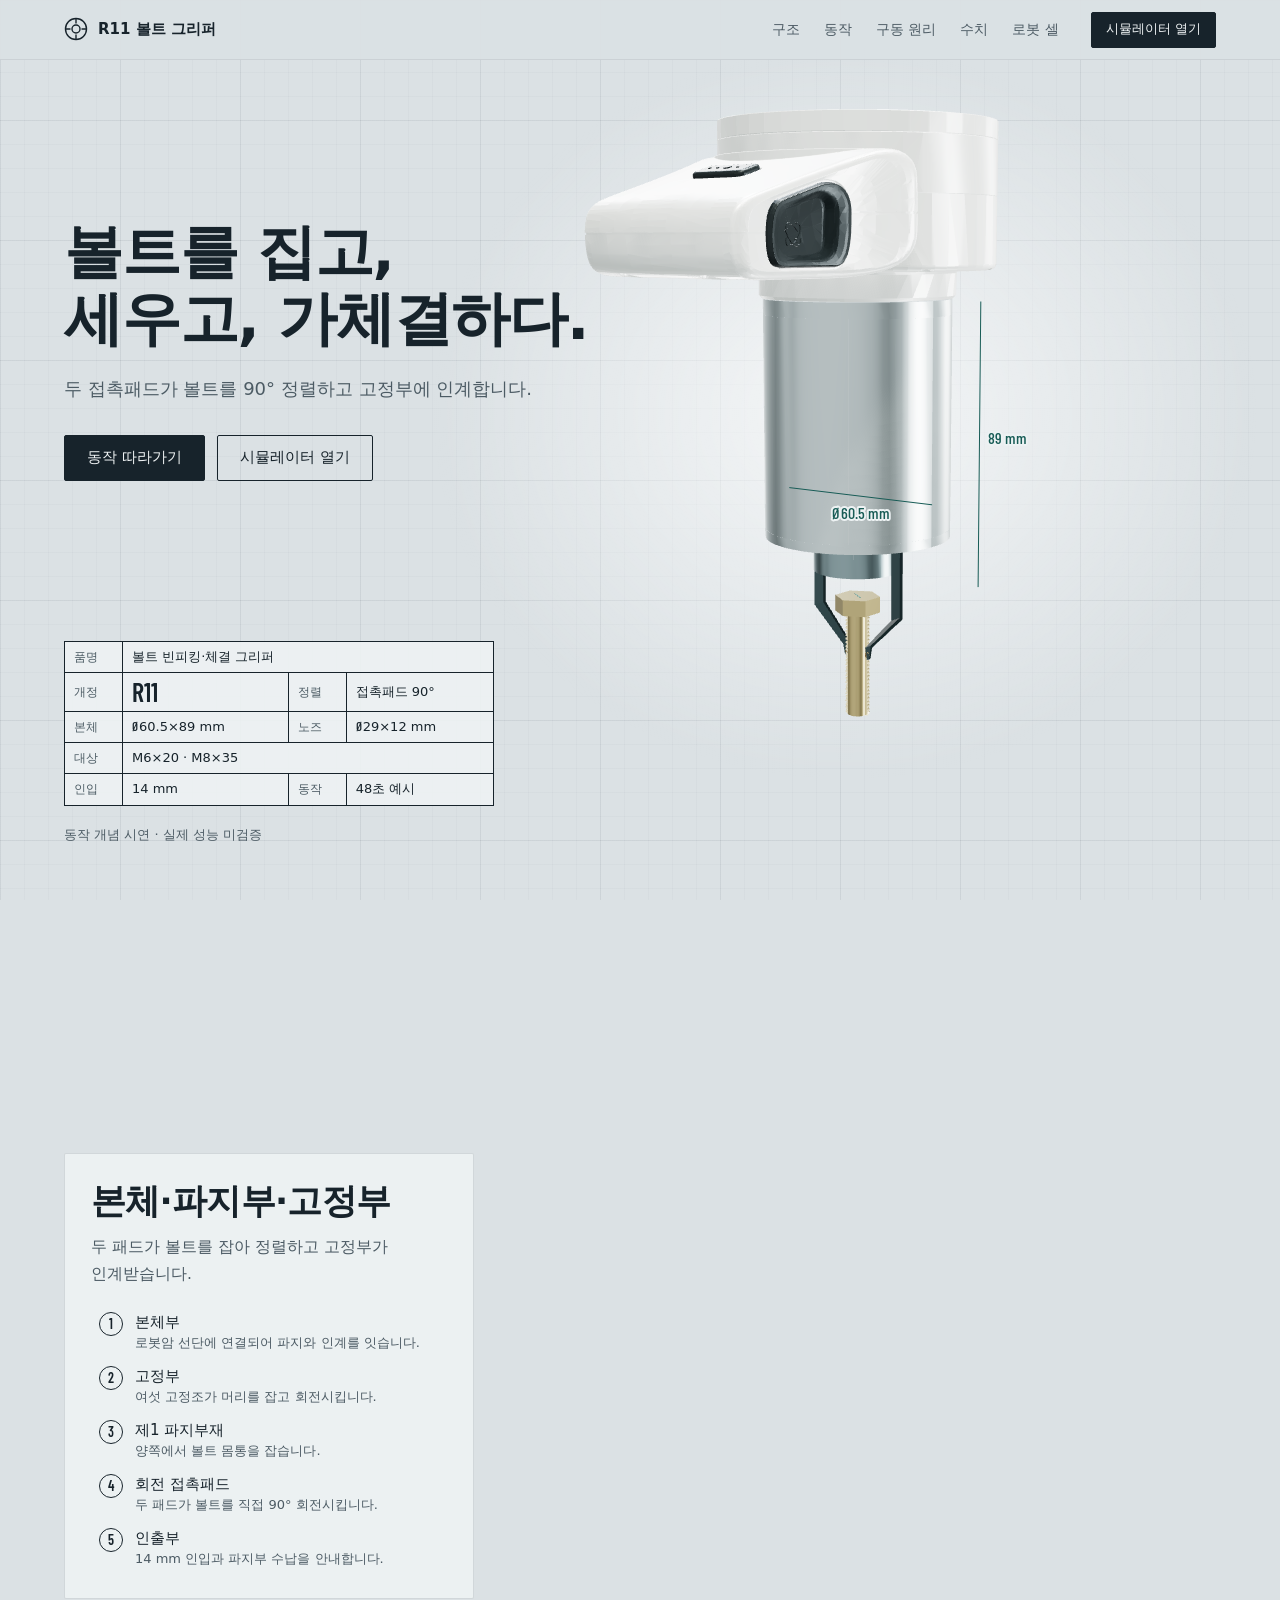
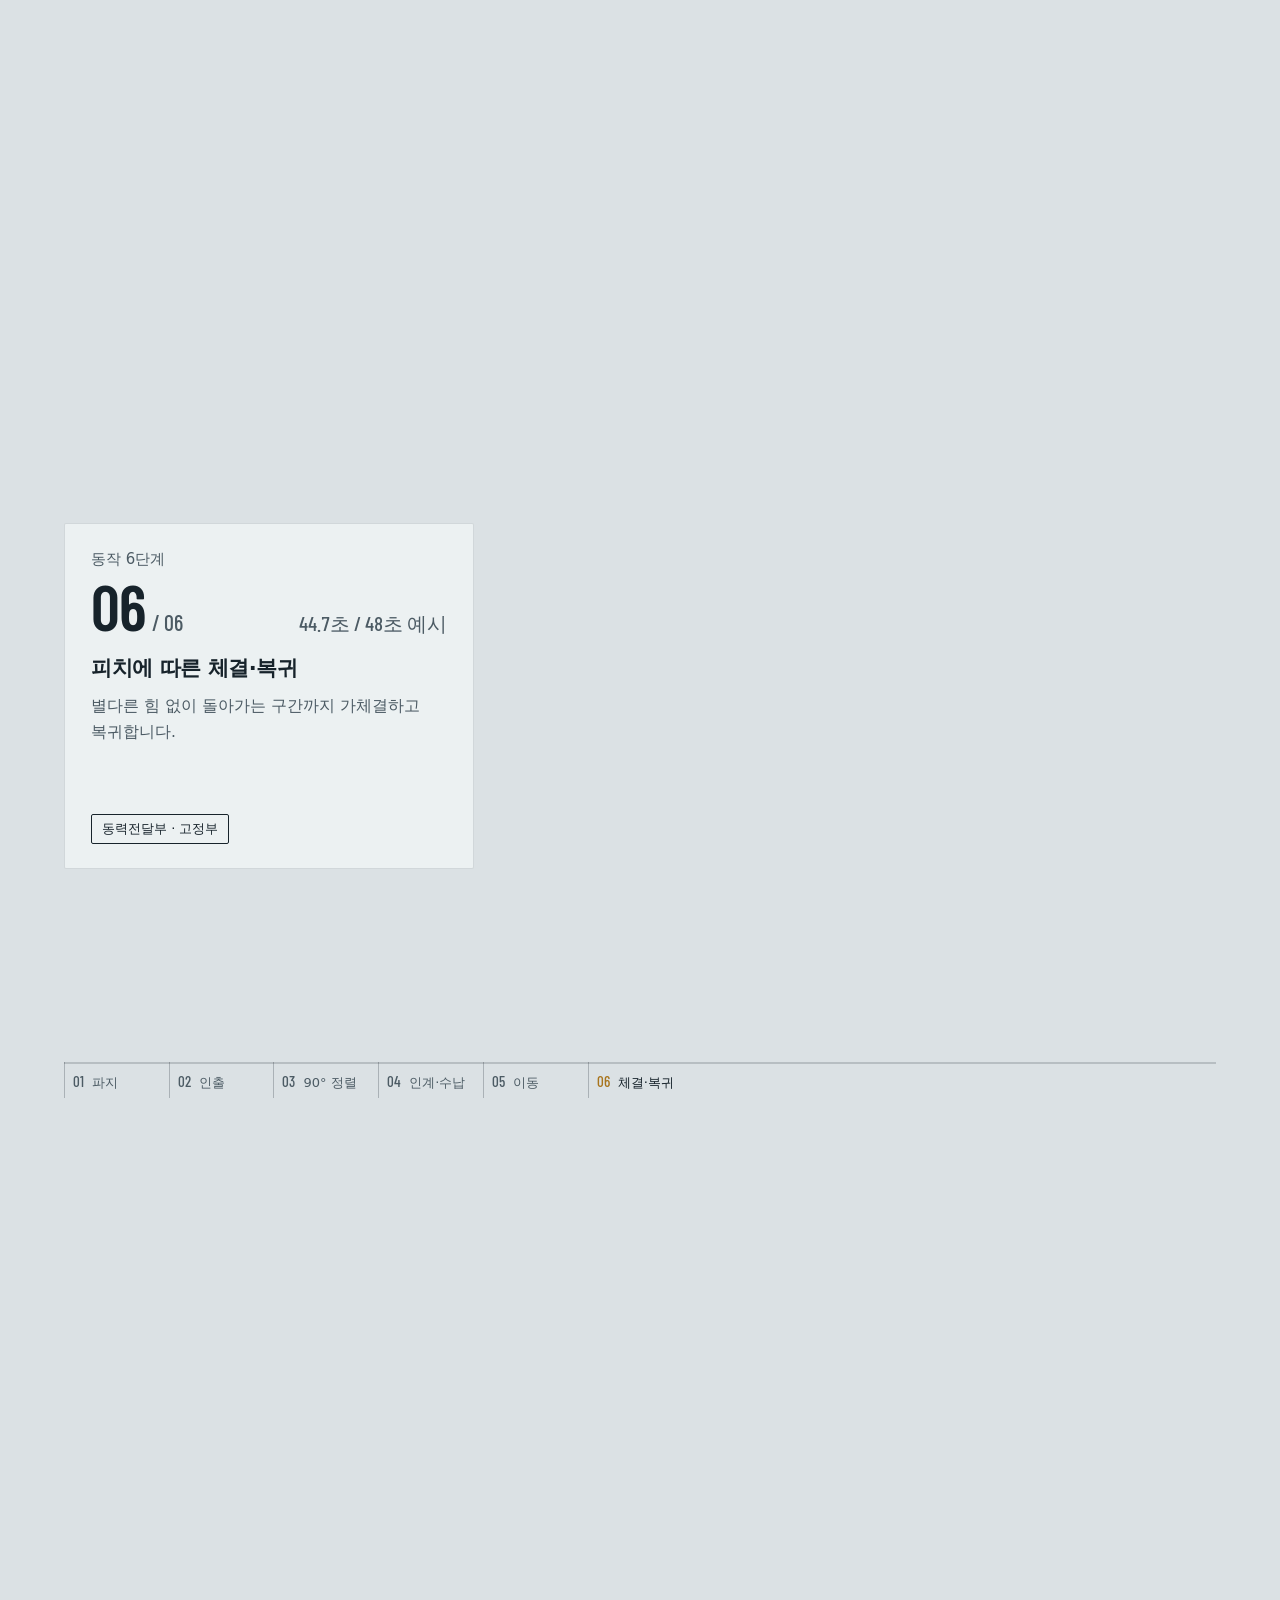
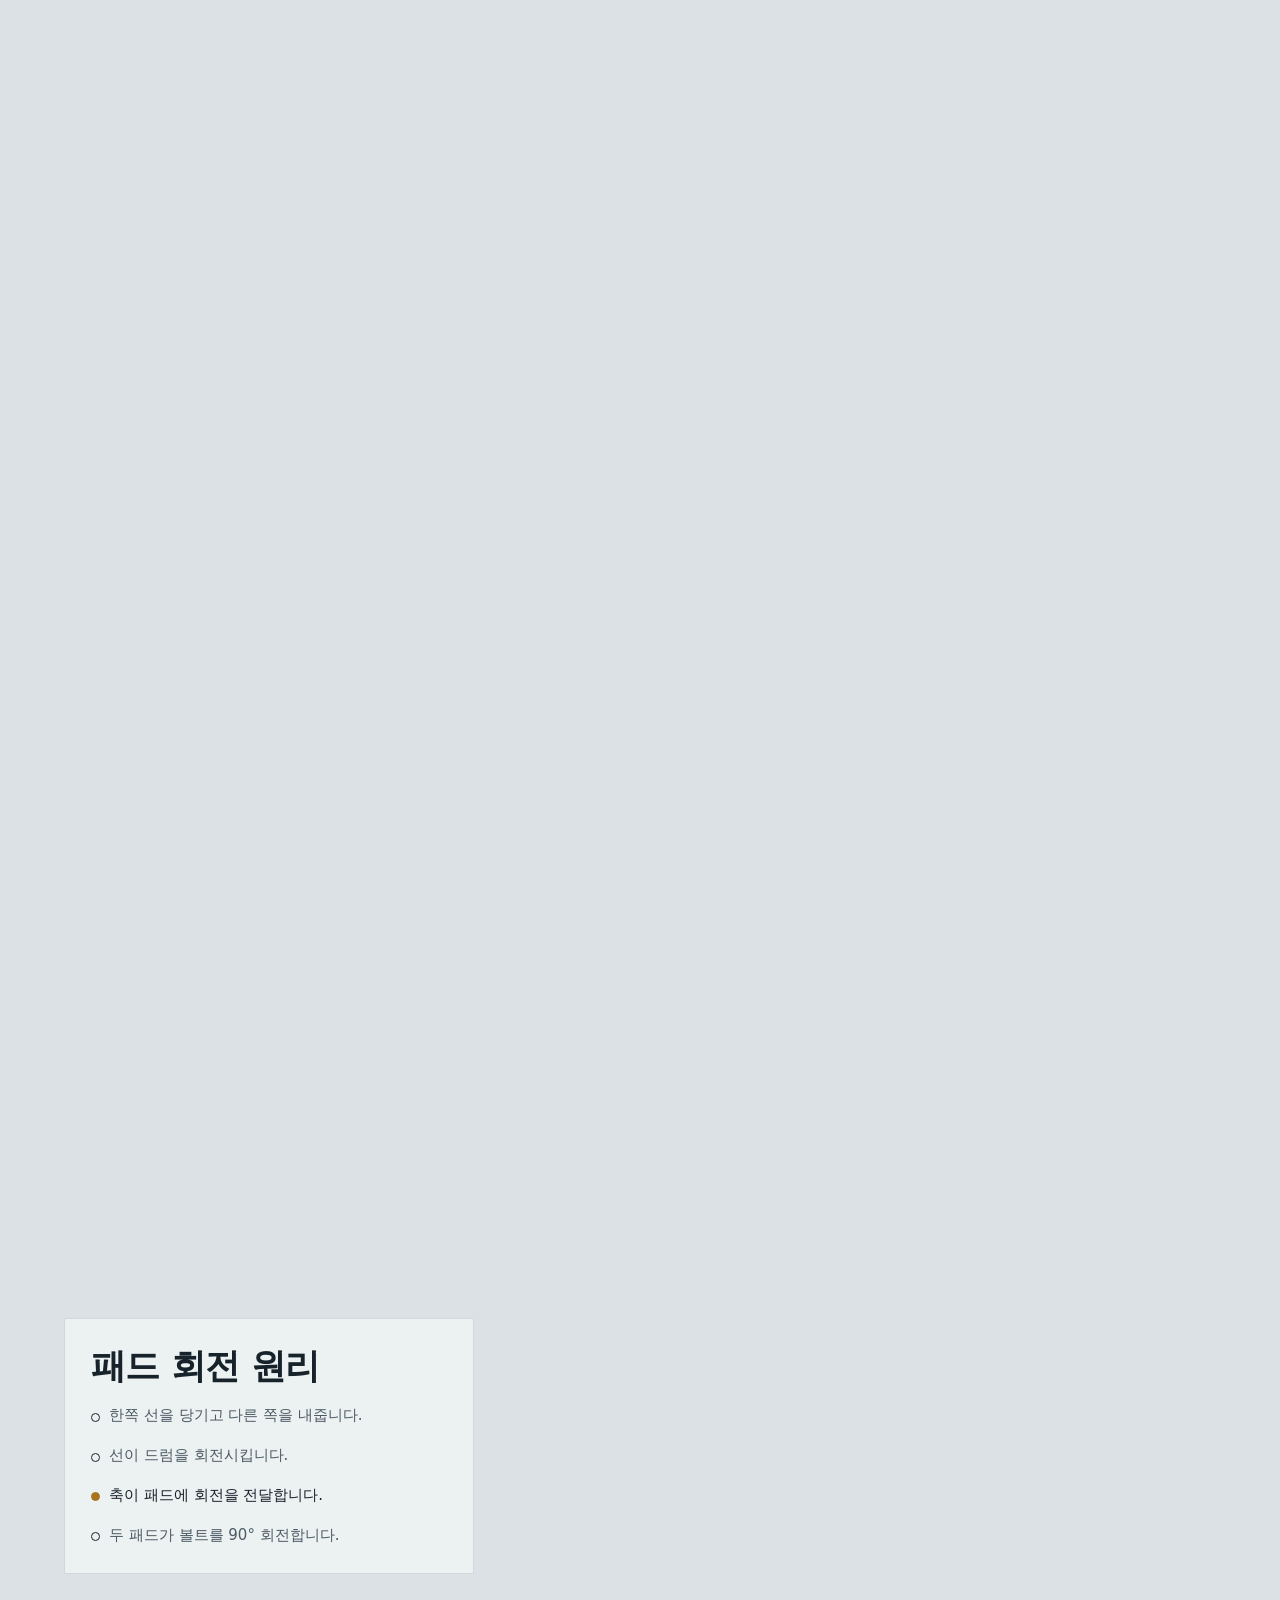
==== r11.html @ 2a5d88d2 "Publish R11 gripper demonstration" ====
<!doctype html>
<html lang="ko"><head>
    

    <meta charset="UTF-8">
    <meta name="viewport" content="width=device-width, initial-scale=1.0">
    <meta name="theme-color" content="#dbe1e4">
    <meta name="description" content="R11 볼트 그리퍼의 집기, 90° 정렬, 인계와 가체결 동작을 살펴봅니다.">
    <title>R11 볼트 그리퍼</title>
    
  <meta name="r11-showcase" content="r11-original-layout-operation-v07"><link rel="icon" href="data:image/svg+xml,%3Csvg xmlns='http://www.w3.org/2000/svg' viewBox='0 0 32 32'%3E%3Ccircle cx='16' cy='16' r='13' fill='none' stroke='%23185c56' stroke-width='2'/%3E%3C/svg%3E"><script type="importmap">{"imports":{"three":"./vendor/three.module.js"}}</script>
  <script type="module" crossorigin src="./assets/r11-Dmb3nPq6.js"></script>
  <link rel="modulepreload" crossorigin href="./assets/feed-drive-DrGxBGUY.js">
  <link rel="modulepreload" crossorigin href="./assets/preload-helper-BSYgWHZM.js">
  <link rel="stylesheet" crossorigin href="./assets/preload-helper-TpoFl-vT.css">
  <link rel="stylesheet" crossorigin href="./assets/r11-DYapSLqO.css">
</head>
  <body class="original-showcase"><div id="principle-backdrop" hidden=""><div id="principle-scroll-host"></div></div>
    <a class="skip" href="#main">본문으로 건너뛰기</a>
    <canvas id="stage" aria-hidden="true"></canvas>
    <svg id="annot" aria-hidden="true"></svg>
    <div id="tags" aria-hidden="true"></div>
    <p id="trace-status" aria-hidden="true"></p>

    <header class="topbar">
      <a class="mark" href="#top" aria-label="R11 볼트 그리퍼, 맨 위로">
        <svg viewBox="0 0 24 24" aria-hidden="true">
          <circle cx="12" cy="12" r="10.5"></circle>
          <circle cx="12" cy="12" r="4"></circle>
          <path d="M12 1.5v5M12 17.5v5M1.5 12h5M17.5 12h5"></path>
        </svg>
        <span>R11 볼트 그리퍼</span>
      </a>
      <nav aria-label="페이지 목차"><a href="#anatomy">구조</a><a href="#cycle">동작</a><a href="#diet">구동 원리</a><a href="#numbers">수치</a><a href="#cell">로봇 셀</a></nav>
      <a class="btn small" href="./index.html">시뮬레이터 열기</a>
    </header>

    <main id="main">
      <section id="top" class="hero" data-chapter="hero">
        <div class="hero-copy">
          <h1>볼트를 집고,<br>세우고, 가체결하다.</h1>
          <p class="lede">두 접촉패드가 볼트를 90° 정렬하고 고정부에 인계합니다.</p>
          <div class="actions">
            <a class="btn" href="#cycle">동작 따라가기</a>
            <a class="btn ghost" href="./index.html">시뮬레이터 열기</a>
          </div>
        </div>
        <table class="titleblock" aria-label="표제란">
          <tbody><tr><th scope="row">품명</th><td colspan="3">볼트 빈피킹·체결 그리퍼</td></tr><tr><th scope="row">개정</th><td class="rev">R11</td><th scope="row">정렬</th><td>접촉패드 90°</td></tr><tr><th scope="row">본체</th><td>Ø60.5×89 mm</td><th scope="row">노즈</th><td>Ø29×12 mm</td></tr><tr><th scope="row">대상</th><td colspan="3">M6×20 · M8×35</td></tr><tr><th scope="row">인입</th><td>14 mm</td><th scope="row">동작</th><td>48초 예시</td></tr></tbody>
        </table>
        <p class="hero-note">동작 개념 시연 · 실제 성능 미검증</p>
        <p class="no-gl-note">
          이 브라우저에서는 3D 화면을 표시할 수 없습니다. WebGL을 켠
          브라우저에서 열면 모델과 동작을 볼 수 있습니다. 아래 설명과 수치는
          그대로 읽을 수 있습니다.
        </p>
      </section>

      <section id="anatomy" class="scrolly" data-chapter="anatomy">
        <div class="pin">
          <div class="panel">
            <h2>본체·파지부·고정부</h2>
            <p>두 패드가 볼트를 잡아 정렬하고 고정부가 인계받습니다.</p>
            <ol class="parts" id="parts"></ol>
          </div>
        </div>
      </section>

      <section id="cycle" class="scrolly" data-chapter="cycle">
        <div class="pin">
          <div class="panel cycle-panel">
            <h2>동작 6단계</h2>
            <p class="stage-count"><span id="stage-no">01</span> / 06 <span class="clock" id="clock">0.0초 / 48초 예시</span></p>
            <div aria-live="polite">
              <h3 id="stage-name">몸통 파지</h3>
              <p id="stage-text">두 접촉패드로 볼트 몸통을 잡습니다.</p>
              <p class="chip" id="stage-part">파지부 · 접촉패드</p>
            </div>
          </div>
          <ol class="rail" id="rail" aria-label="단계로 이동"></ol>
        </div>
      </section>

      <section id="diet" class="scrolly" data-chapter="diet">
        <div class="pin">
          <div class="panel">
            <h2>패드 회전 원리</h2>
            <ol class="steps" id="steps"><li data-at="0"><b>한쪽 선을 당기고 다른 쪽을 내줍니다.</b></li><li data-at="0.25"><b>선이 드럼을 회전시킵니다.</b></li><li data-at="0.5"><b>축이 패드에 회전을 전달합니다.</b></li><li data-at="0.75"><b>두 패드가 볼트를 90° 회전합니다.</b></li></ol>
            
          </div>
        </div>
      </section>

      <section id="numbers" class="sheet" data-chapter="numbers">
        <div class="wrap">
          <h2>피치만큼, 돌아가며 들어갑니다.</h2>
          <p class="sub">1회전당 전진 거리입니다.</p>
          
          <div class="bars" id="bars"><div class="row"><span class="name">M6 피치</span><div class="pair"><div class="meter r11"><i style="--w:0.56"></i><span>mm / 회전</span></div></div><span class="delta">1.00</span></div><div class="row"><span class="name">M8 피치</span><div class="pair"><div class="meter r11"><i style="--w:0.7"></i><span>mm / 회전</span></div></div><span class="delta">1.25</span></div></div>
          <p class="foot">별다른 힘 없이 돌아가는 구간까지만 가체결합니다.</p>
        </div>
      </section>

      <section id="cell" class="sheet cell" data-chapter="cell">
        <div class="wrap">
          <h2>로봇암 동작 예시 · 48초</h2>
          <p class="sub">집기 · 90° 정렬 · 인계 · 가체결</p>
          <div class="cell-frame">
            <div class="cell-view" id="cell-view">
              <p class="cell-loading" id="cell-loading">
                FR3 모델을 불러오는 중입니다.
              </p>
              <div class="inset-label" id="inset-label" hidden="">
                <span>그리퍼 확대</span>
              </div>
            </div>
            <div class="cell-controls">
              <button class="btn" id="cell-play" disabled="">재생</button>
              <label class="scrub">
                <span class="sr">사이클 시각</span>
                <input type="range" id="cell-time" min="0" max="48" step="0.1" value="0" disabled="">
              </label>
              <span id="cell-clock">0.0초</span>
              <label class="speed">
                <span class="sr">재생 속도</span>
                <select id="cell-speed" disabled=""><option value="0.5">0.5배속</option><option value="1" selected="">1배속</option><option value="2">2배속</option></select>
              </label>
              <fieldset class="seg" id="cell-spec"><legend class="sr">대상 볼트</legend><button data-spec="m8" aria-pressed="true">M8×35</button><button data-spec="m6" aria-pressed="false">M6×20</button></fieldset>
              <fieldset class="seg" id="cell-views">
                <legend class="sr">시점</legend>
                <button data-view="whole" aria-pressed="true" disabled="">
                  전체
                </button>
                <button data-view="detail" aria-pressed="false" disabled="">
                  그리퍼 확대
                </button>
                <button data-view="side" aria-pressed="false" disabled="">
                  측면
                </button>
              <button data-view="fastening" aria-pressed="false">체결부</button></fieldset>
            </div>
            <p class="cell-stage" id="cell-stage" aria-live="off"></p>
          </div>
        </div>
      </section>

      <section id="kept" class="sheet" data-chapter="kept">
        <div class="wrap"><h2>조립체 안쪽까지 살펴보세요.</h2><p class="sub">외피를 열고 내부 연결과 동작을 살펴보세요.</p><h3 class="sr">구동 연결 확대도</h3><div id="principle-manual-mount"></div></div>
      </section>

      <section id="limits" class="sheet dark" data-chapter="limits">
        <div class="wrap two"><div><h2>전체 동작 보기</h2><p class="sub">파지 · 90° 정렬 · 인계 · 가체결</p></div><div><a class="btn" href="./index.html">전체 시뮬레이터 열기</a><p class="foot">M6×20 · M8×35</p></div></div>
      </section>
    </main>

    <footer class="end">
      <p>R11 볼트 그리퍼</p>
      <nav aria-label="관련 기록"><a href="./index.html">전체 로봇 시뮬레이터</a><a href="#top">맨 위로 ↑</a></nav>
    </footer>
  

</body></html>
---- assets/preload-helper-TpoFl-vT.css ----
.viewport>.cell-canvas{width:100%;height:100%;position:absolute;inset:0}.loading[hidden]{display:none}.original-simulator .view-tabs,.original-simulator .camera-buttons{z-index:3}.original-simulator #principle-dialog{color:#20313d;background:#e9edef;border:1px solid #9aadb5;width:min(1260px,95vw);max-height:94vh;padding:20px}.original-simulator #principle-dialog::backdrop{background:#172b3680}.original-simulator #close-principle{z-index:10;float:right;margin-bottom:12px;padding:7px 14px;position:sticky;top:0}.original-simulator #principle-host{clear:both}.original-simulator .live-dimensions{margin-top:16px}.original-simulator .live-dimensions dd>span{font:inherit;color:inherit}.original-simulator .swatch.rod{background:#2c7c77}.original-showcase #stage.cell-canvas{width:100vw;height:100lvh}.original-showcase #principle-backdrop{z-index:1;pointer-events:auto;position:fixed;inset:66px 0 0 37vw;overflow:hidden}.original-showcase #principle-backdrop[hidden],.original-showcase #principle-backdrop .pv4-flow,.original-showcase #principle-backdrop .pv4-description,.original-showcase #principle-backdrop .pv4-tools,.original-showcase #principle-backdrop .pv4-detail-parts{display:none}.original-showcase #principle-backdrop .pv4-visual{border:0;height:calc(100svh - 70px);min-height:0}.original-showcase #principle-backdrop .pv4-actual,.original-showcase #principle-backdrop .pv-stage{height:calc(100svh - 112px)}.original-showcase #principle-manual-mount{margin-top:30px}.original-showcase .cell-view .cell-canvas{width:100%;height:100%}.original-showcase .cell-loading[hidden]{display:none}.original-showcase #kept .wrap{max-width:1320px}.original-showcase #trace-status{font-size:11px}.original-showcase #limits .btn{margin-top:20px}.original-showcase .parts button{width:100%}.original-showcase #annot .current-label{fill:#17232b;font:13px R11 Text,sans-serif}.original-showcase #annot .current-dim{stroke:#185c56;stroke-width:1px;fill:none}.original-showcase #annot .current-value{fill:#185c56;paint-order:stroke;stroke:#edf2f3;stroke-width:4px;font:500 16px R11 Figures,sans-serif}.original-showcase #annot .current-balloon{fill:#eef2f3;stroke:#185c56;stroke-width:1px}.original-showcase #annot .current-balloon-text{fill:#185c56;text-anchor:middle;dominant-baseline:middle;font:500 13px R11 Figures,sans-serif}.original-showcase #tags .tag{border-left:2px solid #185c56}@media (width<=899px){.original-showcase #principle-backdrop{height:calc(54svh - 64px);top:64px;bottom:auto;left:0}.original-showcase #principle-backdrop .pv4-visual{height:calc(54svh - 66px);min-height:0}.original-showcase #principle-backdrop .pv4-actual,.original-showcase #principle-backdrop .pv-stage{height:calc(54svh - 102px);min-height:180px}.original-showcase #principle-backdrop .pv4-source-tag{font-size:8px}.original-simulator #principle-dialog{padding:12px}.original-simulator .scene-legend{flex-wrap:wrap;gap:8px;max-width:85%}.original-simulator .view-tabs{flex-wrap:wrap;max-width:94%}}.original-simulator .dimensions{grid-template-columns:repeat(2,minmax(0,1fr));gap:12px}.original-simulator .dimensions>div{min-width:0}.original-simulator .dimensions dd{white-space:normal;overflow-wrap:anywhere;font-size:15px;line-height:1.5}.original-simulator .live-dimensions{grid-template-columns:repeat(2,minmax(0,1fr))}.original-simulator .live-dimensions dd{font-size:18px}.original-simulator .sidebar{overflow-x:hidden}.original-simulator .dimensions{display:grid}.original-simulator .variant-settings>h2{letter-spacing:normal;margin:0 0 13px;font-size:12px;font-weight:650;line-height:normal}.original-showcase .dark .foot{color:#b8c8cd}.original-showcase #principle-backdrop .pv6-systems{display:none}
---- assets/r11-DYapSLqO.css ----
@font-face{font-family:R11 Text;src:url(./r11-text-400-CzerAvBb.woff2)format("woff2");font-weight:400;font-display:swap}@font-face{font-family:R11 Text;src:url(./r11-text-500-CKQvr0jc.woff2)format("woff2");font-weight:500;font-display:swap}@font-face{font-family:R11 Text;src:url(./r11-text-700-CqyYwWRH.woff2)format("woff2");font-weight:700;font-display:swap}@font-face{font-family:R11 Text;src:url(./r11-figures-500-BCclONv8.woff2)format("woff2");font-weight:400 700;unicode-range:U+D8,U+F8;font-display:swap}@font-face{font-family:R11 Figures;src:url(./r11-figures-500-BCclONv8.woff2)format("woff2");font-weight:500;font-display:swap}@font-face{font-family:R11 Figures;src:url(./r11-figures-600-BP1xzpQw.woff2)format("woff2");font-weight:600;font-display:swap}:root{--alu:#dbe1e4;--mill:#eef2f3;--ink:#17232b;--steel:#4c5b64;--line:#b3bfc6;--brass:#a8741c;--blue:#4a80be;--teal:#1f6e68;--canvas:#e2e7e9;--num:"R11 Figures", "R11 Text", sans-serif;--gutter:clamp(16px, 5vw, 72px);--lightningcss-light:initial;--lightningcss-dark: ;color-scheme:light}*{box-sizing:border-box}html{scroll-padding-top:64px}body{color:var(--ink);background-color:var(--alu);word-break:keep-all;overflow-wrap:break-word;-webkit-font-smoothing:antialiased;background-image:linear-gradient(#17232b0d 1px,#0000 1px),linear-gradient(90deg,#17232b0d 1px,#0000 1px),linear-gradient(#17232b06 1px,#0000 1px),linear-gradient(90deg,#17232b06 1px,#0000 1px);background-size:120px 120px,120px 120px,24px 24px,24px 24px;background-attachment:fixed;margin:0;font:400 17px/1.72 R11 Text,system-ui,sans-serif}body:before{content:"";pointer-events:none;background:radial-gradient(46% 58% at 66% 46%,#ffffffb8,#fff0 70%);position:fixed;inset:0}h1,h2,h3{letter-spacing:-.02em;text-wrap:balance;margin:0;font-weight:700}h1{font-size:clamp(36px,4.6vw,64px);line-height:1.14}h2{font-size:clamp(27px,2.7vw,38px);line-height:1.22}h3{font-size:21px;line-height:1.35}p{margin:0}a{color:inherit;text-underline-offset:3px;text-decoration-thickness:1px}:focus-visible{outline:2px solid var(--teal);outline-offset:3px}.sr{clip-path:inset(50%);white-space:nowrap;width:1px;height:1px;position:absolute;overflow:hidden}.skip{z-index:30;background:var(--ink);color:var(--mill);padding:8px 14px;position:fixed;top:-60px;left:16px}.skip:focus{top:12px}#stage,#annot{pointer-events:none;width:100vw;height:100lvh;position:fixed;inset:0}#stage{z-index:0}#annot{z-index:1;overflow:visible}#tags{z-index:1;pointer-events:none;position:fixed;inset:0}.dim .ext{stroke:var(--ink);stroke-width:.8px;opacity:.5;fill:none}.dim .line{stroke:var(--ink);stroke-width:1.1px;fill:none}.dim .arrow{fill:var(--ink)}.dim .val{font:600 22px var(--num);fill:var(--ink);text-anchor:middle;dominant-baseline:central;paint-order:stroke;stroke:var(--alu);stroke-width:5px;stroke-linejoin:round}.dim.hero .val{font-size:26px}.dim.r10 .line,.dim.r10 .ext{stroke:var(--blue);stroke-dasharray:5 4;opacity:1}.dim.r10 .arrow{fill:var(--blue)}.dim.r11:not(.hero) .line,.dim.r11:not(.hero) .ext{stroke:var(--brass);opacity:1}.dim.r11:not(.hero) .arrow{fill:var(--brass)}.balloon{opacity:0}#annot:not(.balloons-on) .balloon{display:none}.balloon .leader,.follow .leader{stroke:var(--ink);stroke-width:.9px;fill:none}.balloon .dot,.follow .dot{fill:var(--ink)}.follow .dot{fill:var(--brass);stroke:var(--mill);stroke-width:1.5px}.balloon .ring{fill:var(--mill);stroke:var(--ink);stroke-width:1.2px}.balloon .no{font:600 16px var(--num);fill:var(--ink);text-anchor:middle;dominant-baseline:central}.balloon.hot .ring{fill:var(--brass);stroke:var(--brass)}.balloon.hot .no{fill:#fff}.tag{background:var(--ink);max-width:240px;color:var(--mill);border-radius:2px;margin:0;padding:7px 11px;font-size:13px;line-height:1.45;position:absolute;top:0;left:0}[hidden]{display:none!important}.topbar{z-index:20;height:60px;padding:env(safe-area-inset-top,0px) var(--gutter) 0;background:#dbe1e4f2;border-bottom:1px solid #17232b14;align-items:center;gap:32px;display:flex;position:fixed;inset:0 0 auto}.mark{white-space:nowrap;align-items:center;gap:10px;font-size:15px;font-weight:700;text-decoration:none;display:flex}.mark svg{fill:none;width:24px;height:24px;stroke:var(--ink);stroke-width:1.4px}.topbar nav{gap:24px;margin-left:auto;font-size:14px;display:flex}.topbar nav a{color:var(--steel);text-decoration:none}.topbar nav a:hover{color:var(--ink)}.btn{border:1.5px solid var(--ink);background:var(--ink);min-height:46px;color:var(--mill);font:inherit;cursor:pointer;border-radius:2px;justify-content:center;align-items:center;padding:0 22px;font-size:15px;font-weight:500;text-decoration:none;transition:background .15s,color .15s;display:inline-flex}.btn:hover{background:#2b3b45}.btn.ghost{color:var(--ink);background:0 0}.btn.ghost:hover{background:#17232b10}.btn.small{min-height:36px;padding:0 14px;font-size:13px}.btn:disabled{opacity:.45;cursor:default}main,.end{z-index:2;position:relative}.hero{min-height:100svh;padding:0 var(--gutter);grid-template-rows:1fr auto auto;align-content:end;gap:18px;padding-bottom:6svh;display:grid}.hero-copy{align-self:center;max-width:700px;padding-top:76px}.lede{max-width:31em;color:var(--steel);margin-top:22px;font-size:18px}.actions{flex-wrap:wrap;gap:12px;margin-top:30px;display:flex}.titleblock{border-collapse:collapse;border:1.6px solid var(--ink);background:#eef2f3e6;width:min(430px,100%);font-size:13px;line-height:1.4}.titleblock th,.titleblock td{border:.8px solid var(--ink);text-align:left;vertical-align:middle;padding:6px 9px}.titleblock th{width:58px;color:var(--steel);font-size:12px;font-weight:400}.titleblock .rev{font:600 26px/1 var(--num)}.hero-note{color:var(--steel);font-size:13px}.scrolly{position:relative}#anatomy{height:280vh}#cycle{height:1150vh}#diet{height:420vh}.pin{height:100svh;padding:76px var(--gutter) 24px;align-items:center;display:flex;position:sticky;top:0}.panel{scrollbar-width:thin;background:#eef2f3eb;border:1px solid #17232b1f;border-radius:2px;width:min(410px,34vw);max-height:calc(100svh - 110px);padding:26px 26px 24px;overflow:auto}.panel>p:not([class]){color:var(--steel);margin-top:12px;font-size:15.5px}.parts{gap:2px;margin:18px 0 0;padding:0;list-style:none;display:grid}.parts button{width:100%;color:inherit;font:inherit;text-align:left;cursor:default;background:0 0;border:0;border-radius:2px;grid-template-columns:26px 1fr;align-items:start;gap:10px;padding:5px 8px;display:grid}.parts button:hover,.parts button.hot{background:#a8741c1f}.parts .no{border:1.2px solid var(--ink);width:24px;height:24px;font:600 14px/1 var(--num);border-radius:50%;place-items:center;margin-top:1px;display:grid}.parts button.hot .no{background:var(--brass);border-color:var(--brass);color:#fff}.parts b{font-size:15px;font-weight:500;line-height:1.5;display:block}.parts small{color:var(--steel);font-size:13px;line-height:1.5;display:block}.cycle-panel{max-height:calc(100svh - 170px)}.cycle-panel h2{letter-spacing:0;color:var(--steel);font-size:15px;font-weight:500}.stage-count{font:500 22px/1 var(--num);color:var(--steel);align-items:baseline;gap:6px;margin-top:6px;display:flex}#stage-no{color:var(--ink);letter-spacing:-.01em;font-size:64px;font-weight:600}.clock{font-variant-numeric:tabular-nums;margin-left:auto;font-size:20px}.cycle-panel h3{margin-top:16px}#stage-text{color:var(--steel);min-height:6.9em;margin-top:10px;font-size:15.5px}.chip{border:1px solid var(--ink);border-radius:2px;margin-top:14px;padding:3px 10px;font-size:13px;display:inline-block}.rail{--p:0;left:var(--gutter);right:var(--gutter);grid-template-columns:repeat(11,minmax(0,1fr));margin:0;padding:0;list-style:none;display:grid;position:absolute;bottom:22px}.rail:before,.rail:after{content:"";background:#17232b2e;height:2px;position:absolute;top:0;left:0;right:0}.rail:after{width:calc(var(--p) * 100%);background:var(--brass);right:auto}.rail button{width:100%;color:var(--steel);font:inherit;white-space:nowrap;text-overflow:ellipsis;text-align:left;cursor:pointer;background:0 0;border:0;border-left:1px solid #17232b40;align-items:baseline;gap:8px;padding:10px 6px 4px 8px;font-size:13px;display:flex;overflow:hidden}.rail button span{font:500 15px var(--num)}.rail button:hover{color:var(--ink)}.rail button[aria-current]{color:var(--ink);font-weight:500}.rail button[aria-current] span{color:var(--brass)}.steps{gap:14px;margin:16px 0 0;padding:0;list-style:none;display:grid}.steps li{color:var(--steel);padding-left:18px;font-size:15px;position:relative}.steps li:before{content:"";border:1.2px solid var(--ink);border-radius:50%;width:7px;height:7px;position:absolute;top:.62em;left:0}.steps li.on{color:var(--ink)}.steps li:not(.on) b{color:var(--steel);font-weight:400}.steps li.on:before{background:var(--brass);border-color:var(--brass)}.steps b{color:var(--ink);font-weight:500}.legend{color:var(--steel);flex-wrap:wrap;align-items:center;gap:6px 8px;margin-top:18px;font-size:13px;display:flex}.key{border-top:2px solid var(--brass);width:22px;height:0;margin-left:6px}.key:first-child{margin-left:0}.key.r10{border-top:2px dashed var(--blue)}.legend.solid .key{background:var(--brass);border:0;border-radius:2px;width:12px;height:12px}.legend.solid .key.r10{background:var(--blue)}.sheet{background:var(--mill);padding:clamp(72px, 10vw, 128px) var(--gutter);border-top:1px solid #17232b1a}.wrap{max-width:1160px;margin:0 auto}.sub{max-width:40em;color:var(--steel);margin-top:14px}.foot{max-width:60em;color:var(--steel);margin-top:26px;font-size:13px;line-height:1.65}.two{grid-template-columns:minmax(0,1fr) minmax(0,1.15fr);align-items:start;gap:clamp(32px,6vw,96px);display:grid}.bars{gap:0;margin-top:30px;display:grid}.row{border-top:1px solid #17232b1a;grid-template-columns:180px 1fr 120px;align-items:center;gap:24px;padding:16px 0;display:grid}.row:last-child{border-bottom:1px solid #17232b1a}.row .name{font-size:15px;font-weight:500}.pair{gap:2px;display:grid}.meter{flex-wrap:wrap;align-items:center;gap:2px 10px;min-height:22px;display:flex}.meter i{height:12px;width:calc(var(--w) * 78%);border-radius:0 4px 4px 0;flex:none;transition:width 1.1s cubic-bezier(.2,.7,.2,1)}.meter.r10 i{background:var(--blue)}.meter.r11 i{background:var(--brass);transition-delay:.18s}.bars.armed .meter i{width:0}.meter span{font:500 16px var(--num);font-variant-numeric:tabular-nums;color:var(--steel);white-space:nowrap}.meter.r11 span{color:var(--ink)}.delta{white-space:nowrap;font:600 28px/1 var(--num);text-align:right;font-variant-numeric:tabular-nums}.cell .wrap{max-width:1320px}.cell-frame{border:1.6px solid var(--ink);background:var(--canvas);margin-top:30px}.cell-view{height:min(62vh,640px);min-height:380px;position:relative;overflow:hidden}.cell-view canvas{width:100%;height:100%;display:block}.cell-loading{color:var(--steel);text-align:center;place-items:center;padding:24px;font-size:15px;display:grid;position:absolute;inset:0}.cell-view .part-label{display:none}.inset-label{pointer-events:none;border:1.2px solid var(--ink);position:absolute;top:66px;right:18px}.inset-label>span{background:var(--ink);color:var(--mill);padding:3px 9px;font-size:12px;position:absolute;top:100%;left:-1.2px}.cell-controls{border-top:1.6px solid var(--ink);background:var(--mill);flex-wrap:wrap;align-items:center;gap:12px 18px;padding:14px 16px;display:flex}.cell-controls .btn{min-width:96px;min-height:40px}.scrub{flex:220px;display:flex}.scrub input{width:100%;accent-color:var(--brass)}#cell-clock{font:500 20px var(--num);font-variant-numeric:tabular-nums;min-width:4.2em}.seg{border:0;margin:0;padding:0;display:flex}.seg button{border:1px solid var(--ink);min-height:36px;color:var(--ink);font:inherit;cursor:pointer;background:0 0;margin-left:-1px;padding:0 12px;font-size:13px}.seg button:first-of-type{margin-left:0}.seg button[aria-pressed=true]{background:var(--ink);color:var(--mill)}.seg button:disabled{opacity:.45;cursor:default}.cell-stage{background:var(--mill);border-top:1px solid #17232b1f;min-height:44px;padding:10px 16px 12px;font-size:14px}.ticks{gap:10px;margin:22px 0 0;padding:0;list-style:none;display:grid}.ticks li{padding-left:28px;position:relative}.ticks li:before{content:"";border-left:2px solid var(--teal);border-bottom:2px solid var(--teal);width:12px;height:7px;position:absolute;top:.5em;left:2px;transform:rotate(-45deg)}.pitch{border-collapse:collapse;border:1.6px solid var(--ink);width:100%;margin-top:18px}.pitch th,.pitch td{border:.8px solid var(--ink);text-align:left;padding:10px 14px}.pitch thead th{color:var(--steel);font-size:13px;font-weight:400}.pitch tbody th{font-weight:500}.pitch td{font:500 20px var(--num);font-variant-numeric:tabular-nums}.dark{background:var(--ink);color:#e4eaed;border-top:0}.dark .sub{color:#a9b7bf}.open{counter-reset:open;margin:0;padding:0;list-style:none}.open li{border-top:1px solid #ffffff1f;padding:14px 0 14px 34px;font-size:15.5px;position:relative}.open li:before{content:"";border:1.4px dashed #c99a3a;border-radius:50%;width:12px;height:12px;position:absolute;top:1.35em;left:4px}.end{background:var(--ink);color:#a9b7bf;padding:28px var(--gutter) 36px;border-top:1px solid #ffffff1a;flex-wrap:wrap;justify-content:space-between;gap:12px 32px;font-size:14px;display:flex}.end nav{flex-wrap:wrap;gap:8px 24px;display:flex}.end a{color:#e4eaed}@media (width<=1100px){.rail{display:none}}@media (width<=899px){body:before{background:radial-gradient(80% 40% at 50% 34%,#ffffffb8,#fff0 70%)}.topbar nav{display:none}.topbar .btn{margin-left:auto}.hero{grid-template-rows:auto;align-content:start}.hero-copy{align-self:start;padding-top:92px}.titleblock,.hero-note{display:none}.pin{align-items:flex-end;padding:0}.panel{border-width:1px 0 0;width:100%;max-height:46svh;padding:20px 16px 22px}#stage-no{font-size:44px}#stage-text{min-height:0}.steps li:not(.on){display:none}.two{grid-template-columns:1fr}.row{grid-template-columns:1fr 96px;gap:8px 16px}.row .name{grid-column:1/-1}.tag{max-width:180px;font-size:12px}}#trace-status{right:var(--gutter);top:calc(72px + env(safe-area-inset-top,0px));z-index:1;font:500 14px var(--num);font-variant-numeric:tabular-nums;color:var(--steel);opacity:0;pointer-events:none;margin:0;transition:opacity .4s;position:fixed}body.tracing #trace-status{opacity:1}.speed select{border:1px solid var(--ink);background:var(--mill);min-height:36px;color:var(--ink);font:inherit;border-radius:2px;padding:0 8px;font-size:13px}.no-gl-note{display:none}body.no-webgl .no-gl-note{border:1px solid var(--ink);max-width:34em;padding:12px 14px;font-size:14px;display:block}body.no-webgl .hero-note,body.no-webgl #anatomy,body.no-webgl #cycle,body.no-webgl #diet{display:none}@media (height<=760px),(width<=899px){.parts{grid-template-columns:1fr 1fr}.parts small{display:none}}@media (prefers-reduced-motion:reduce){.meter i,.steps li,.btn{transition:none}}
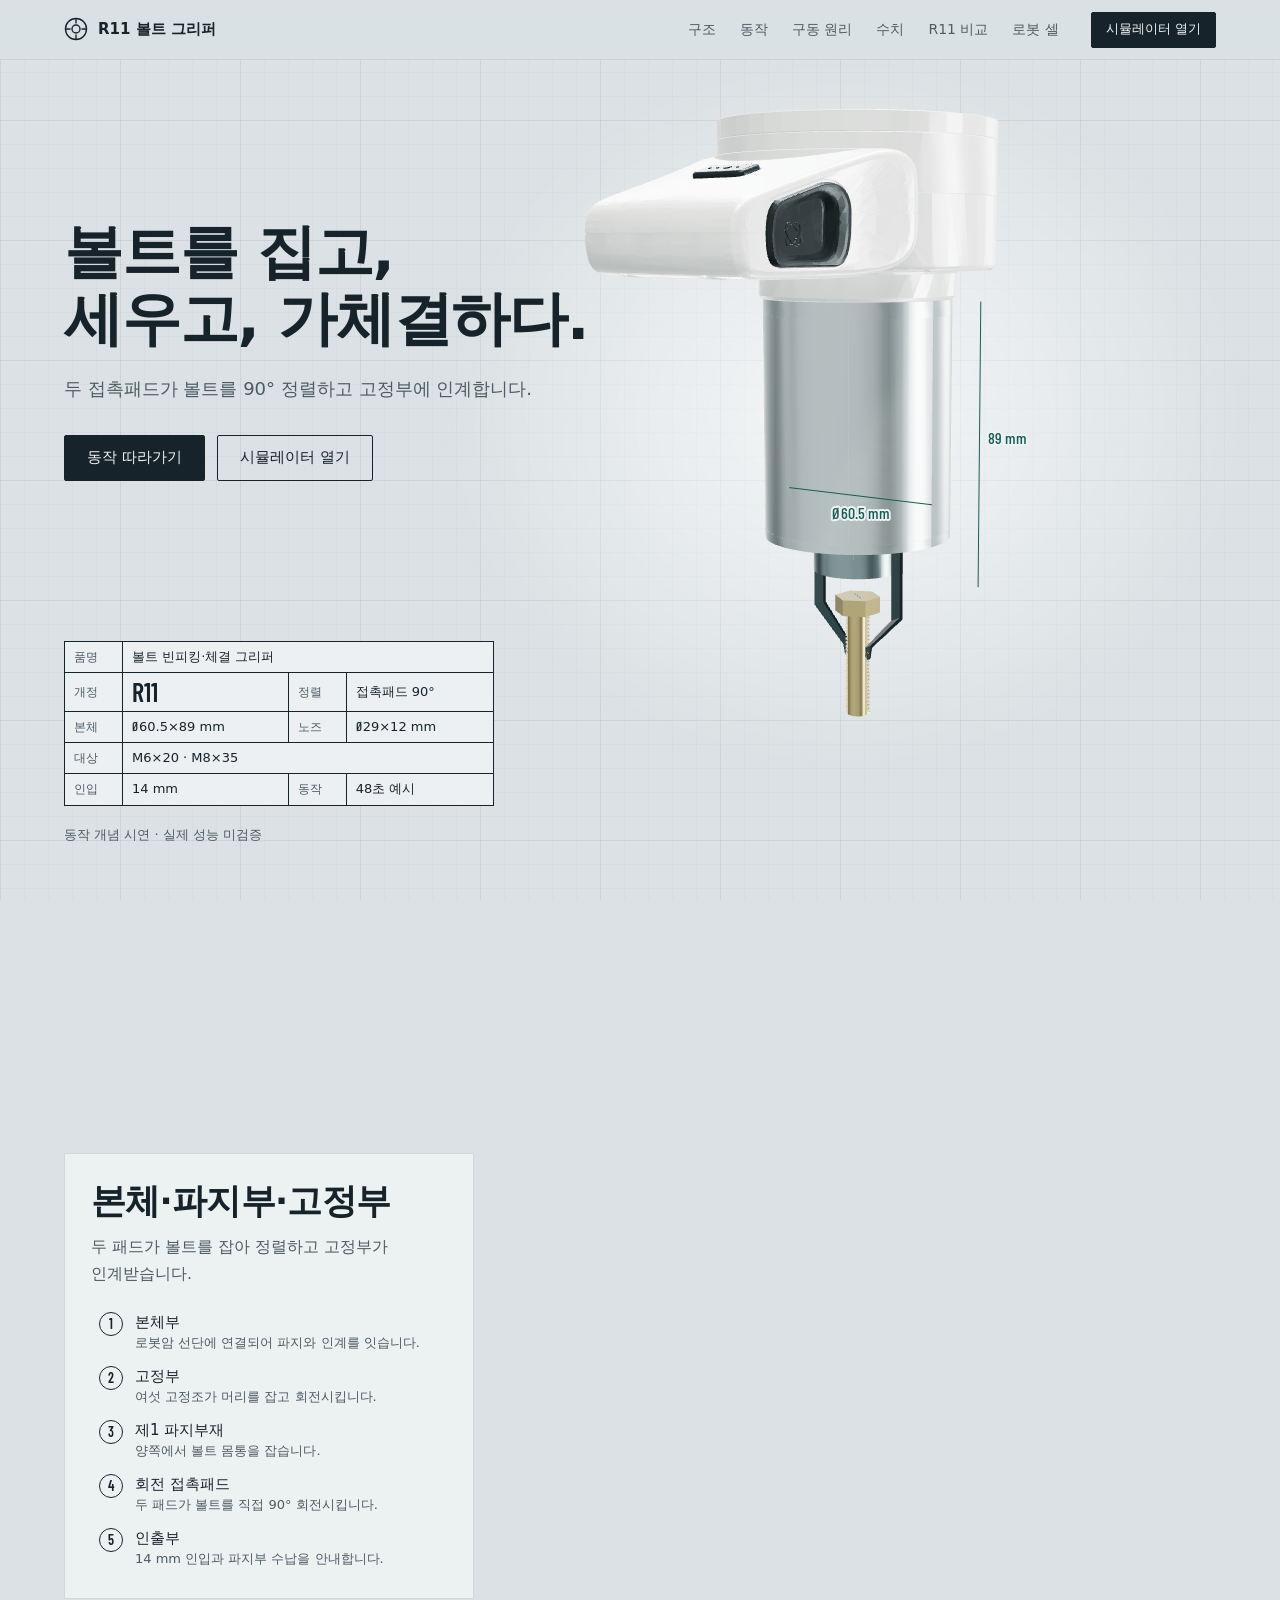
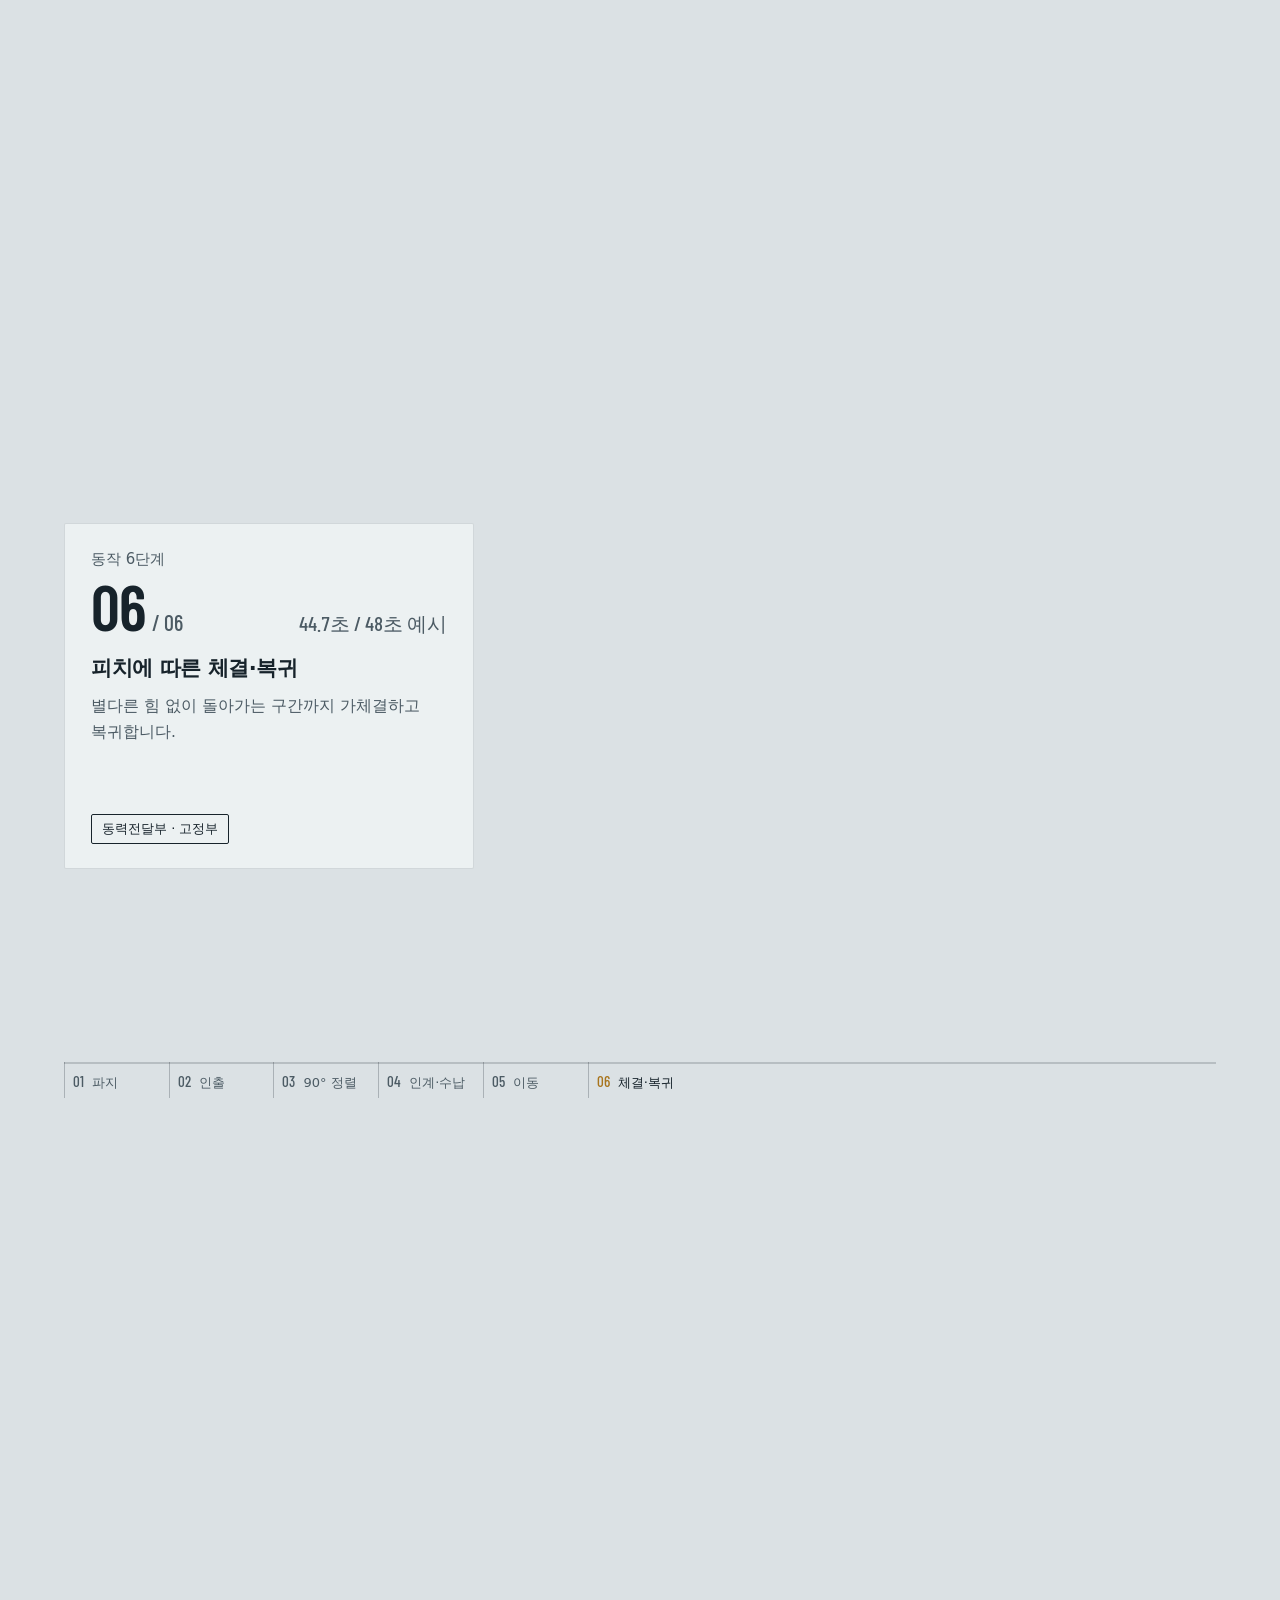
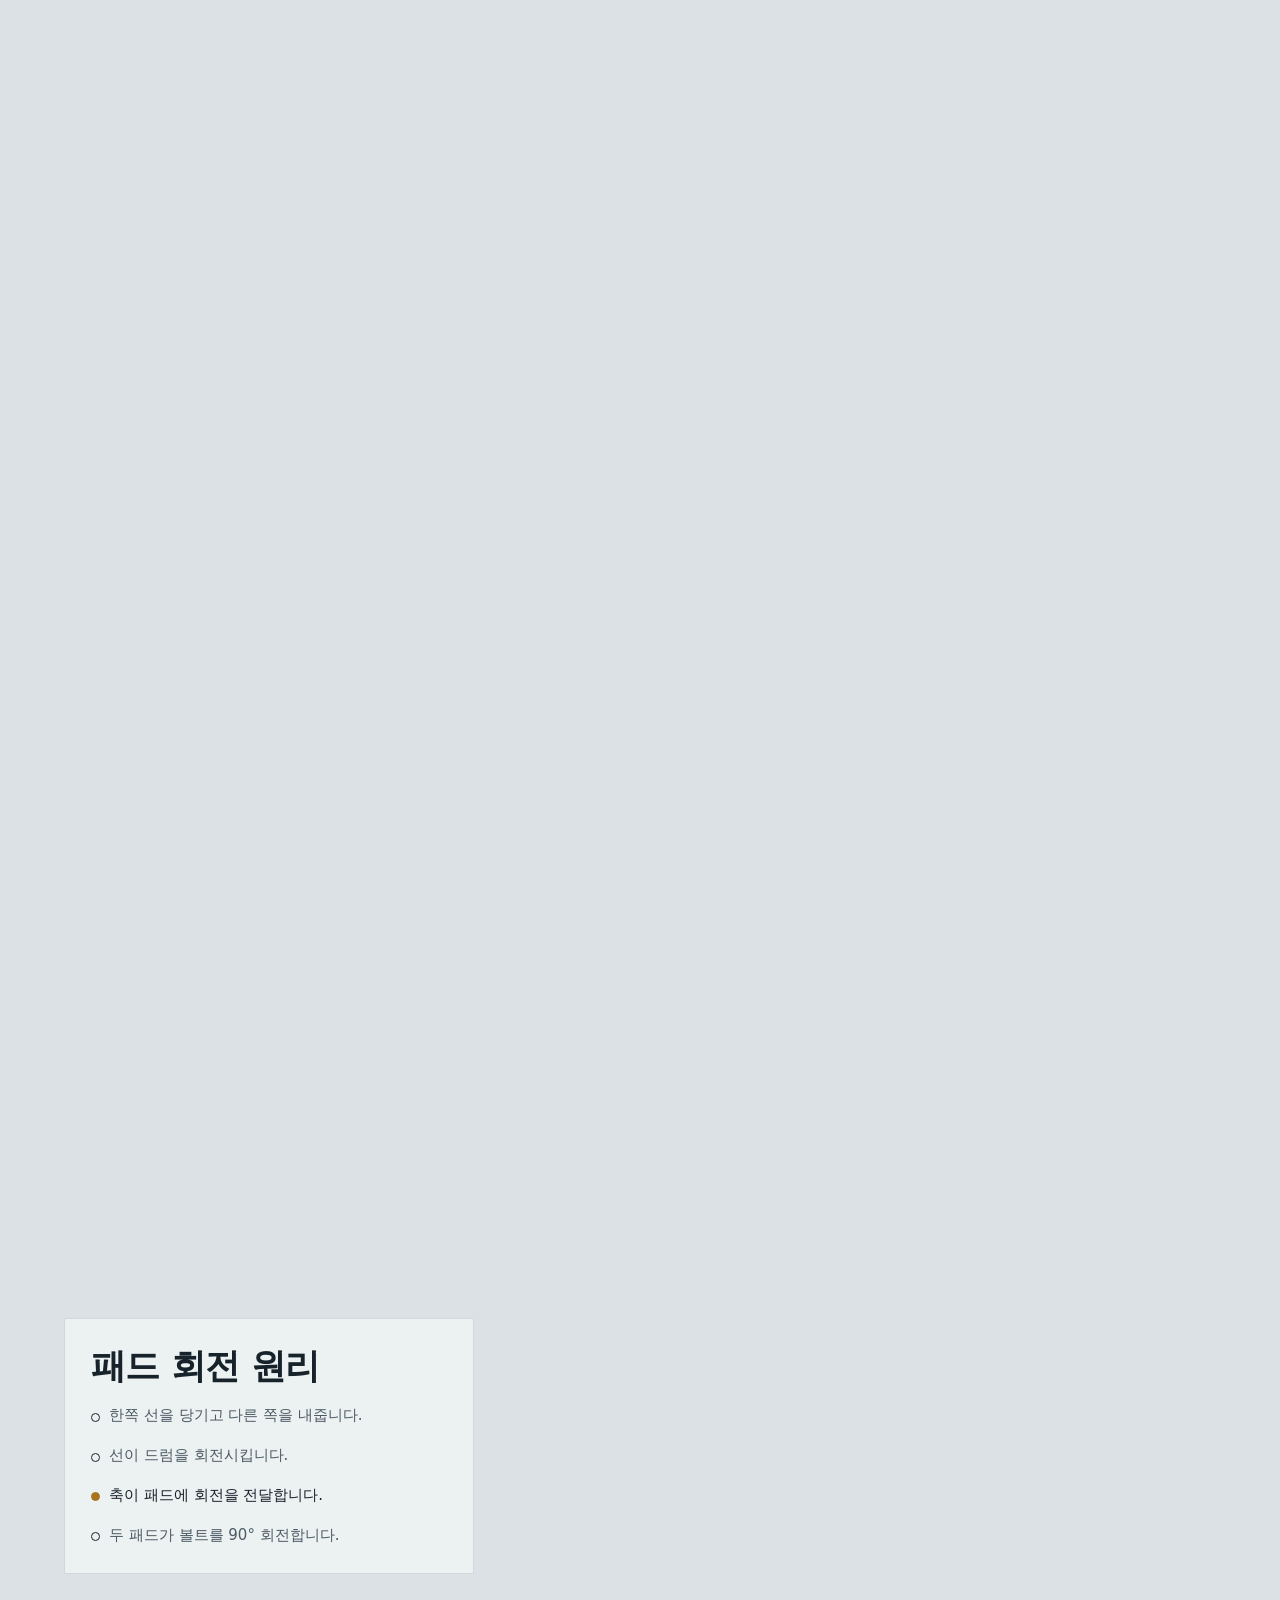
==== commit 6ea032b3: "Explain changes from R11 baseline" ====
--- a/r11.html
+++ b/r11.html
@@ -8,12 +8,12 @@
     <meta name="description" content="R11 볼트 그리퍼의 집기, 90° 정렬, 인계와 가체결 동작을 살펴봅니다.">
     <title>R11 볼트 그리퍼</title>
     
-  <meta name="r11-showcase" content="r11-original-layout-operation-v07"><link rel="icon" href="data:image/svg+xml,%3Csvg xmlns='http://www.w3.org/2000/svg' viewBox='0 0 32 32'%3E%3Ccircle cx='16' cy='16' r='13' fill='none' stroke='%23185c56' stroke-width='2'/%3E%3C/svg%3E"><script type="importmap">{"imports":{"three":"./vendor/three.module.js"}}</script>
-  <script type="module" crossorigin src="./assets/r11-Dmb3nPq6.js"></script>
+  <meta name="r11-showcase" content="r11-original-layout-operation-v08"><link rel="icon" href="data:image/svg+xml,%3Csvg xmlns='http://www.w3.org/2000/svg' viewBox='0 0 32 32'%3E%3Ccircle cx='16' cy='16' r='13' fill='none' stroke='%23185c56' stroke-width='2'/%3E%3C/svg%3E"><script type="importmap">{"imports":{"three":"./vendor/three.module.js"}}</script>
+  <script type="module" crossorigin src="./assets/r11-BwIfALpw.js"></script>
   <link rel="modulepreload" crossorigin href="./assets/feed-drive-DrGxBGUY.js">
   <link rel="modulepreload" crossorigin href="./assets/preload-helper-BSYgWHZM.js">
   <link rel="stylesheet" crossorigin href="./assets/preload-helper-TpoFl-vT.css">
-  <link rel="stylesheet" crossorigin href="./assets/r11-DYapSLqO.css">
+  <link rel="stylesheet" crossorigin href="./assets/r11-BjYVSEnP.css">
 </head>
   <body class="original-showcase"><div id="principle-backdrop" hidden=""><div id="principle-scroll-host"></div></div>
     <a class="skip" href="#main">본문으로 건너뛰기</a>
@@ -31,7 +31,7 @@
         </svg>
         <span>R11 볼트 그리퍼</span>
       </a>
-      <nav aria-label="페이지 목차"><a href="#anatomy">구조</a><a href="#cycle">동작</a><a href="#diet">구동 원리</a><a href="#numbers">수치</a><a href="#cell">로봇 셀</a></nav>
+      <nav aria-label="페이지 목차"><a href="#anatomy">구조</a><a href="#cycle">동작</a><a href="#diet">구동 원리</a><a href="#numbers">수치</a><a href="#changes">R11 비교</a><a href="#cell">로봇 셀</a></nav>
       <a class="btn small" href="./index.html">시뮬레이터 열기</a>
     </header>
 
@@ -148,6 +148,33 @@
         <div class="wrap"><h2>조립체 안쪽까지 살펴보세요.</h2><p class="sub">외피를 열고 내부 연결과 동작을 살펴보세요.</p><h3 class="sr">구동 연결 확대도</h3><div id="principle-manual-mount"></div></div>
       </section>
 
+      <section id="changes" class="sheet comparison" aria-labelledby="changes-title">
+        <div class="wrap">
+          <h2 id="changes-title">기존 R11과 무엇이 달라지나요?</h2>
+          <p class="sub">기존 R11 브라우저 모델과 현재 수정 목표를 비교합니다. 새 구조는 아직 검토 중입니다.</p>
+          <div class="comparison-table-wrap" tabindex="0" role="region" aria-label="R11과 현재 목표 비교표">
+            <table class="comparison-table">
+              <caption class="sr">기존 R11과 현재 수정 목표의 차이</caption>
+              <thead><tr><th scope="col">항목</th><th scope="col">기존 R11</th><th scope="col">현재 수정 목표</th></tr></thead>
+              <tbody>
+                <tr><th scope="row">90° 정렬</th><td>2관절 엄지가 볼트를 회전</td><td>엄지를 제거하고 양쪽 접촉패드가 볼트를 직접 회전</td></tr>
+                <tr><th scope="row">패드 구동</th><td>엄지로 정렬하는 기존 방식</td><td>모터 → 올덤 커플링 → 인장선 → 패드 전달 경로를 검토 중</td></tr>
+                <tr><th scope="row">대상 볼트</th><td>M6×20 · M8×35 · M10×50</td><td>건조·무윤활 M6×20 · M8×35; M10 제외</td></tr>
+                <tr><th scope="row">본체와 노즈</th><td>본체 Ø60.5×89 mm · 노즈 Ø29×12 mm</td><td>본체와 R11 고정부 크기를 유지</td></tr>
+                <tr><th scope="row">핀셋</th><td>얇은 핀셋으로 볼트 몸통 파지</td><td>길이·폭은 유지; 두께는 조금 늘릴 수 있으나 수치 미선정</td></tr>
+                <tr><th scope="row">인입·수납·복귀</th><td>14 mm 인입 · 29 mm 수납 · 3 mm 척 해제와 리셋</td><td>이 기능을 유지하고 고정부 포획 확인 후 주 파지를 해제</td></tr>
+                <tr><th scope="row">가체결</th><td>기존 체결 동작을 시연</td><td>별다른 힘 없이 돌아가는 구간까지만 진행; 최종 조임 토크 제외</td></tr>
+                <tr><th scope="row">시연 시간</th><td>70초 예시 동작</td><td>48초 예시 동작; 시간 차이는 성능 개선을 뜻하지 않음</td></tr>
+              </tbody>
+            </table>
+          </div>
+          <div class="comparison-summary">
+            <div><h3>핵심 변경</h3><p>엄지의 정렬 역할을 두 구동 패드로 옮기는 것이 목표입니다. 패드 축 지지와 동력 전달, 조립 방법은 함께 검토하고 있습니다.</p></div>
+            <div><h3>유지와 남은 검증</h3><p>본체·고정부 크기와 인입·수납 기능은 유지합니다. 실제 배치·간섭, 패드 지지와 조립, 볼트 인계와 가체결은 검증이 남아 있습니다.</p></div>
+          </div>
+        </div>
+      </section>
+
       <section id="limits" class="sheet dark" data-chapter="limits">
         <div class="wrap two"><div><h2>전체 동작 보기</h2><p class="sub">파지 · 90° 정렬 · 인계 · 가체결</p></div><div><a class="btn" href="./index.html">전체 시뮬레이터 열기</a><p class="foot">M6×20 · M8×35</p></div></div>
       </section>
--- a/assets/r11-BjYVSEnP.css
+++ b/assets/r11-BjYVSEnP.css
@@ -0,0 +1 @@
+@font-face{font-family:R11 Text;src:url(./r11-text-400-CzerAvBb.woff2)format("woff2");font-weight:400;font-display:swap}@font-face{font-family:R11 Text;src:url(./r11-text-500-CKQvr0jc.woff2)format("woff2");font-weight:500;font-display:swap}@font-face{font-family:R11 Text;src:url(./r11-text-700-CqyYwWRH.woff2)format("woff2");font-weight:700;font-display:swap}@font-face{font-family:R11 Text;src:url(./r11-figures-500-BCclONv8.woff2)format("woff2");font-weight:400 700;unicode-range:U+D8,U+F8;font-display:swap}@font-face{font-family:R11 Figures;src:url(./r11-figures-500-BCclONv8.woff2)format("woff2");font-weight:500;font-display:swap}@font-face{font-family:R11 Figures;src:url(./r11-figures-600-BP1xzpQw.woff2)format("woff2");font-weight:600;font-display:swap}:root{--alu:#dbe1e4;--mill:#eef2f3;--ink:#17232b;--steel:#4c5b64;--line:#b3bfc6;--brass:#a8741c;--blue:#4a80be;--teal:#1f6e68;--canvas:#e2e7e9;--num:"R11 Figures", "R11 Text", sans-serif;--gutter:clamp(16px, 5vw, 72px);--lightningcss-light:initial;--lightningcss-dark: ;color-scheme:light}*{box-sizing:border-box}html{scroll-padding-top:64px}body{color:var(--ink);background-color:var(--alu);word-break:keep-all;overflow-wrap:break-word;-webkit-font-smoothing:antialiased;background-image:linear-gradient(#17232b0d 1px,#0000 1px),linear-gradient(90deg,#17232b0d 1px,#0000 1px),linear-gradient(#17232b06 1px,#0000 1px),linear-gradient(90deg,#17232b06 1px,#0000 1px);background-size:120px 120px,120px 120px,24px 24px,24px 24px;background-attachment:fixed;margin:0;font:400 17px/1.72 R11 Text,system-ui,sans-serif}body:before{content:"";pointer-events:none;background:radial-gradient(46% 58% at 66% 46%,#ffffffb8,#fff0 70%);position:fixed;inset:0}h1,h2,h3{letter-spacing:-.02em;text-wrap:balance;margin:0;font-weight:700}h1{font-size:clamp(36px,4.6vw,64px);line-height:1.14}h2{font-size:clamp(27px,2.7vw,38px);line-height:1.22}h3{font-size:21px;line-height:1.35}p{margin:0}a{color:inherit;text-underline-offset:3px;text-decoration-thickness:1px}:focus-visible{outline:2px solid var(--teal);outline-offset:3px}.sr{clip-path:inset(50%);white-space:nowrap;width:1px;height:1px;position:absolute;overflow:hidden}.skip{z-index:30;background:var(--ink);color:var(--mill);padding:8px 14px;position:fixed;top:-60px;left:16px}.skip:focus{top:12px}#stage,#annot{pointer-events:none;width:100vw;height:100lvh;position:fixed;inset:0}#stage{z-index:0}#annot{z-index:1;overflow:visible}#tags{z-index:1;pointer-events:none;position:fixed;inset:0}.dim .ext{stroke:var(--ink);stroke-width:.8px;opacity:.5;fill:none}.dim .line{stroke:var(--ink);stroke-width:1.1px;fill:none}.dim .arrow{fill:var(--ink)}.dim .val{font:600 22px var(--num);fill:var(--ink);text-anchor:middle;dominant-baseline:central;paint-order:stroke;stroke:var(--alu);stroke-width:5px;stroke-linejoin:round}.dim.hero .val{font-size:26px}.dim.r10 .line,.dim.r10 .ext{stroke:var(--blue);stroke-dasharray:5 4;opacity:1}.dim.r10 .arrow{fill:var(--blue)}.dim.r11:not(.hero) .line,.dim.r11:not(.hero) .ext{stroke:var(--brass);opacity:1}.dim.r11:not(.hero) .arrow{fill:var(--brass)}.balloon{opacity:0}#annot:not(.balloons-on) .balloon{display:none}.balloon .leader,.follow .leader{stroke:var(--ink);stroke-width:.9px;fill:none}.balloon .dot,.follow .dot{fill:var(--ink)}.follow .dot{fill:var(--brass);stroke:var(--mill);stroke-width:1.5px}.balloon .ring{fill:var(--mill);stroke:var(--ink);stroke-width:1.2px}.balloon .no{font:600 16px var(--num);fill:var(--ink);text-anchor:middle;dominant-baseline:central}.balloon.hot .ring{fill:var(--brass);stroke:var(--brass)}.balloon.hot .no{fill:#fff}.tag{background:var(--ink);max-width:240px;color:var(--mill);border-radius:2px;margin:0;padding:7px 11px;font-size:13px;line-height:1.45;position:absolute;top:0;left:0}[hidden]{display:none!important}.topbar{z-index:20;height:60px;padding:env(safe-area-inset-top,0px) var(--gutter) 0;background:#dbe1e4f2;border-bottom:1px solid #17232b14;align-items:center;gap:32px;display:flex;position:fixed;inset:0 0 auto}.mark{white-space:nowrap;align-items:center;gap:10px;font-size:15px;font-weight:700;text-decoration:none;display:flex}.mark svg{fill:none;width:24px;height:24px;stroke:var(--ink);stroke-width:1.4px}.topbar nav{gap:24px;margin-left:auto;font-size:14px;display:flex}.topbar nav a{color:var(--steel);text-decoration:none}.topbar nav a:hover{color:var(--ink)}.btn{border:1.5px solid var(--ink);background:var(--ink);min-height:46px;color:var(--mill);font:inherit;cursor:pointer;border-radius:2px;justify-content:center;align-items:center;padding:0 22px;font-size:15px;font-weight:500;text-decoration:none;transition:background .15s,color .15s;display:inline-flex}.btn:hover{background:#2b3b45}.btn.ghost{color:var(--ink);background:0 0}.btn.ghost:hover{background:#17232b10}.btn.small{min-height:36px;padding:0 14px;font-size:13px}.btn:disabled{opacity:.45;cursor:default}main,.end{z-index:2;position:relative}.hero{min-height:100svh;padding:0 var(--gutter);grid-template-rows:1fr auto auto;align-content:end;gap:18px;padding-bottom:6svh;display:grid}.hero-copy{align-self:center;max-width:700px;padding-top:76px}.lede{max-width:31em;color:var(--steel);margin-top:22px;font-size:18px}.actions{flex-wrap:wrap;gap:12px;margin-top:30px;display:flex}.titleblock{border-collapse:collapse;border:1.6px solid var(--ink);background:#eef2f3e6;width:min(430px,100%);font-size:13px;line-height:1.4}.titleblock th,.titleblock td{border:.8px solid var(--ink);text-align:left;vertical-align:middle;padding:6px 9px}.titleblock th{width:58px;color:var(--steel);font-size:12px;font-weight:400}.titleblock .rev{font:600 26px/1 var(--num)}.hero-note{color:var(--steel);font-size:13px}.scrolly{position:relative}#anatomy{height:280vh}#cycle{height:1150vh}#diet{height:420vh}.pin{height:100svh;padding:76px var(--gutter) 24px;align-items:center;display:flex;position:sticky;top:0}.panel{scrollbar-width:thin;background:#eef2f3eb;border:1px solid #17232b1f;border-radius:2px;width:min(410px,34vw);max-height:calc(100svh - 110px);padding:26px 26px 24px;overflow:auto}.panel>p:not([class]){color:var(--steel);margin-top:12px;font-size:15.5px}.parts{gap:2px;margin:18px 0 0;padding:0;list-style:none;display:grid}.parts button{width:100%;color:inherit;font:inherit;text-align:left;cursor:default;background:0 0;border:0;border-radius:2px;grid-template-columns:26px 1fr;align-items:start;gap:10px;padding:5px 8px;display:grid}.parts button:hover,.parts button.hot{background:#a8741c1f}.parts .no{border:1.2px solid var(--ink);width:24px;height:24px;font:600 14px/1 var(--num);border-radius:50%;place-items:center;margin-top:1px;display:grid}.parts button.hot .no{background:var(--brass);border-color:var(--brass);color:#fff}.parts b{font-size:15px;font-weight:500;line-height:1.5;display:block}.parts small{color:var(--steel);font-size:13px;line-height:1.5;display:block}.cycle-panel{max-height:calc(100svh - 170px)}.cycle-panel h2{letter-spacing:0;color:var(--steel);font-size:15px;font-weight:500}.stage-count{font:500 22px/1 var(--num);color:var(--steel);align-items:baseline;gap:6px;margin-top:6px;display:flex}#stage-no{color:var(--ink);letter-spacing:-.01em;font-size:64px;font-weight:600}.clock{font-variant-numeric:tabular-nums;margin-left:auto;font-size:20px}.cycle-panel h3{margin-top:16px}#stage-text{color:var(--steel);min-height:6.9em;margin-top:10px;font-size:15.5px}.chip{border:1px solid var(--ink);border-radius:2px;margin-top:14px;padding:3px 10px;font-size:13px;display:inline-block}.rail{--p:0;left:var(--gutter);right:var(--gutter);grid-template-columns:repeat(11,minmax(0,1fr));margin:0;padding:0;list-style:none;display:grid;position:absolute;bottom:22px}.rail:before,.rail:after{content:"";background:#17232b2e;height:2px;position:absolute;top:0;left:0;right:0}.rail:after{width:calc(var(--p) * 100%);background:var(--brass);right:auto}.rail button{width:100%;color:var(--steel);font:inherit;white-space:nowrap;text-overflow:ellipsis;text-align:left;cursor:pointer;background:0 0;border:0;border-left:1px solid #17232b40;align-items:baseline;gap:8px;padding:10px 6px 4px 8px;font-size:13px;display:flex;overflow:hidden}.rail button span{font:500 15px var(--num)}.rail button:hover{color:var(--ink)}.rail button[aria-current]{color:var(--ink);font-weight:500}.rail button[aria-current] span{color:var(--brass)}.steps{gap:14px;margin:16px 0 0;padding:0;list-style:none;display:grid}.steps li{color:var(--steel);padding-left:18px;font-size:15px;position:relative}.steps li:before{content:"";border:1.2px solid var(--ink);border-radius:50%;width:7px;height:7px;position:absolute;top:.62em;left:0}.steps li.on{color:var(--ink)}.steps li:not(.on) b{color:var(--steel);font-weight:400}.steps li.on:before{background:var(--brass);border-color:var(--brass)}.steps b{color:var(--ink);font-weight:500}.legend{color:var(--steel);flex-wrap:wrap;align-items:center;gap:6px 8px;margin-top:18px;font-size:13px;display:flex}.key{border-top:2px solid var(--brass);width:22px;height:0;margin-left:6px}.key:first-child{margin-left:0}.key.r10{border-top:2px dashed var(--blue)}.legend.solid .key{background:var(--brass);border:0;border-radius:2px;width:12px;height:12px}.legend.solid .key.r10{background:var(--blue)}.sheet{background:var(--mill);padding:clamp(72px, 10vw, 128px) var(--gutter);border-top:1px solid #17232b1a}.wrap{max-width:1160px;margin:0 auto}.sub{max-width:40em;color:var(--steel);margin-top:14px}.foot{max-width:60em;color:var(--steel);margin-top:26px;font-size:13px;line-height:1.65}.two{grid-template-columns:minmax(0,1fr) minmax(0,1.15fr);align-items:start;gap:clamp(32px,6vw,96px);display:grid}.bars{gap:0;margin-top:30px;display:grid}.row{border-top:1px solid #17232b1a;grid-template-columns:180px 1fr 120px;align-items:center;gap:24px;padding:16px 0;display:grid}.row:last-child{border-bottom:1px solid #17232b1a}.row .name{font-size:15px;font-weight:500}.pair{gap:2px;display:grid}.meter{flex-wrap:wrap;align-items:center;gap:2px 10px;min-height:22px;display:flex}.meter i{height:12px;width:calc(var(--w) * 78%);border-radius:0 4px 4px 0;flex:none;transition:width 1.1s cubic-bezier(.2,.7,.2,1)}.meter.r10 i{background:var(--blue)}.meter.r11 i{background:var(--brass);transition-delay:.18s}.bars.armed .meter i{width:0}.meter span{font:500 16px var(--num);font-variant-numeric:tabular-nums;color:var(--steel);white-space:nowrap}.meter.r11 span{color:var(--ink)}.delta{white-space:nowrap;font:600 28px/1 var(--num);text-align:right;font-variant-numeric:tabular-nums}.cell .wrap{max-width:1320px}.cell-frame{border:1.6px solid var(--ink);background:var(--canvas);margin-top:30px}.cell-view{height:min(62vh,640px);min-height:380px;position:relative;overflow:hidden}.cell-view canvas{width:100%;height:100%;display:block}.cell-loading{color:var(--steel);text-align:center;place-items:center;padding:24px;font-size:15px;display:grid;position:absolute;inset:0}.cell-view .part-label{display:none}.inset-label{pointer-events:none;border:1.2px solid var(--ink);position:absolute;top:66px;right:18px}.inset-label>span{background:var(--ink);color:var(--mill);padding:3px 9px;font-size:12px;position:absolute;top:100%;left:-1.2px}.cell-controls{border-top:1.6px solid var(--ink);background:var(--mill);flex-wrap:wrap;align-items:center;gap:12px 18px;padding:14px 16px;display:flex}.cell-controls .btn{min-width:96px;min-height:40px}.scrub{flex:220px;display:flex}.scrub input{width:100%;accent-color:var(--brass)}#cell-clock{font:500 20px var(--num);font-variant-numeric:tabular-nums;min-width:4.2em}.seg{border:0;margin:0;padding:0;display:flex}.seg button{border:1px solid var(--ink);min-height:36px;color:var(--ink);font:inherit;cursor:pointer;background:0 0;margin-left:-1px;padding:0 12px;font-size:13px}.seg button:first-of-type{margin-left:0}.seg button[aria-pressed=true]{background:var(--ink);color:var(--mill)}.seg button:disabled{opacity:.45;cursor:default}.cell-stage{background:var(--mill);border-top:1px solid #17232b1f;min-height:44px;padding:10px 16px 12px;font-size:14px}.ticks{gap:10px;margin:22px 0 0;padding:0;list-style:none;display:grid}.ticks li{padding-left:28px;position:relative}.ticks li:before{content:"";border-left:2px solid var(--teal);border-bottom:2px solid var(--teal);width:12px;height:7px;position:absolute;top:.5em;left:2px;transform:rotate(-45deg)}.pitch{border-collapse:collapse;border:1.6px solid var(--ink);width:100%;margin-top:18px}.pitch th,.pitch td{border:.8px solid var(--ink);text-align:left;padding:10px 14px}.pitch thead th{color:var(--steel);font-size:13px;font-weight:400}.pitch tbody th{font-weight:500}.pitch td{font:500 20px var(--num);font-variant-numeric:tabular-nums}.dark{background:var(--ink);color:#e4eaed;border-top:0}.dark .sub{color:#a9b7bf}.open{counter-reset:open;margin:0;padding:0;list-style:none}.open li{border-top:1px solid #ffffff1f;padding:14px 0 14px 34px;font-size:15.5px;position:relative}.open li:before{content:"";border:1.4px dashed #c99a3a;border-radius:50%;width:12px;height:12px;position:absolute;top:1.35em;left:4px}.end{background:var(--ink);color:#a9b7bf;padding:28px var(--gutter) 36px;border-top:1px solid #ffffff1a;flex-wrap:wrap;justify-content:space-between;gap:12px 32px;font-size:14px;display:flex}.end nav{flex-wrap:wrap;gap:8px 24px;display:flex}.end a{color:#e4eaed}@media (width<=1100px){.rail{display:none}}@media (width<=899px){body:before{background:radial-gradient(80% 40% at 50% 34%,#ffffffb8,#fff0 70%)}.topbar nav{display:none}.topbar .btn{margin-left:auto}.hero{grid-template-rows:auto;align-content:start}.hero-copy{align-self:start;padding-top:92px}.titleblock,.hero-note{display:none}.pin{align-items:flex-end;padding:0}.panel{border-width:1px 0 0;width:100%;max-height:46svh;padding:20px 16px 22px}#stage-no{font-size:44px}#stage-text{min-height:0}.steps li:not(.on){display:none}.two{grid-template-columns:1fr}.row{grid-template-columns:1fr 96px;gap:8px 16px}.row .name{grid-column:1/-1}.tag{max-width:180px;font-size:12px}}#trace-status{right:var(--gutter);top:calc(72px + env(safe-area-inset-top,0px));z-index:1;font:500 14px var(--num);font-variant-numeric:tabular-nums;color:var(--steel);opacity:0;pointer-events:none;margin:0;transition:opacity .4s;position:fixed}body.tracing #trace-status{opacity:1}.speed select{border:1px solid var(--ink);background:var(--mill);min-height:36px;color:var(--ink);font:inherit;border-radius:2px;padding:0 8px;font-size:13px}.no-gl-note{display:none}body.no-webgl .no-gl-note{border:1px solid var(--ink);max-width:34em;padding:12px 14px;font-size:14px;display:block}body.no-webgl .hero-note,body.no-webgl #anatomy,body.no-webgl #cycle,body.no-webgl #diet{display:none}@media (height<=760px),(width<=899px){.parts{grid-template-columns:1fr 1fr}.parts small{display:none}}@media (prefers-reduced-motion:reduce){.meter i,.steps li,.btn{transition:none}}.comparison-table-wrap{background:#f8fbf9;border:1px solid #b8c8c9;max-width:100%;margin-top:28px;overflow-x:auto}.comparison-table{border-collapse:collapse;text-align:left;width:100%;min-width:640px;font-size:14px;line-height:1.55}.comparison-table th,.comparison-table td{vertical-align:top;border-bottom:1px solid #d4dfdd;padding:14px 16px}.comparison-table thead th{color:#173f3a;background:#e2eeea}.comparison-table tbody th{color:#173f3a;width:18%}.comparison-table tbody tr:last-child>*{border-bottom:0}.comparison-summary{grid-template-columns:repeat(2,minmax(0,1fr));gap:28px;margin-top:30px;display:grid}.comparison-summary h3{margin:0 0 8px;font-size:17px}.comparison-summary p{color:var(--steel);margin:0;line-height:1.7}@media (width<=700px){.comparison-summary{grid-template-columns:1fr;gap:20px}}@media (width<=600px){.comparison-table-wrap{background:0 0;border:0;overflow:visible}.comparison-table,.comparison-table tbody,.comparison-table tr,.comparison-table th,.comparison-table td{width:100%;min-width:0;display:block}.comparison-table thead{clip:rect(0, 0, 0, 0);white-space:nowrap;width:1px;height:1px;position:absolute;overflow:hidden}.comparison-table tbody tr{background:#f8fbf9;border:1px solid #b8c8c9;margin-bottom:12px}.comparison-table tbody th{background:#e2eeea;width:100%;padding:12px 14px}.comparison-table tbody td{padding:12px 14px}.comparison-table tbody td:before{color:#416b66;margin-bottom:3px;font-size:12px;font-weight:700;display:block}.comparison-table tbody td:first-of-type:before{content:"기존 R11"}.comparison-table tbody td:nth-of-type(2):before{content:"현재 수정 목표"}.comparison-table tbody tr:last-child>*{border-bottom:1px solid #d4dfdd}.comparison-table tbody tr>:last-child{border-bottom:0}}
